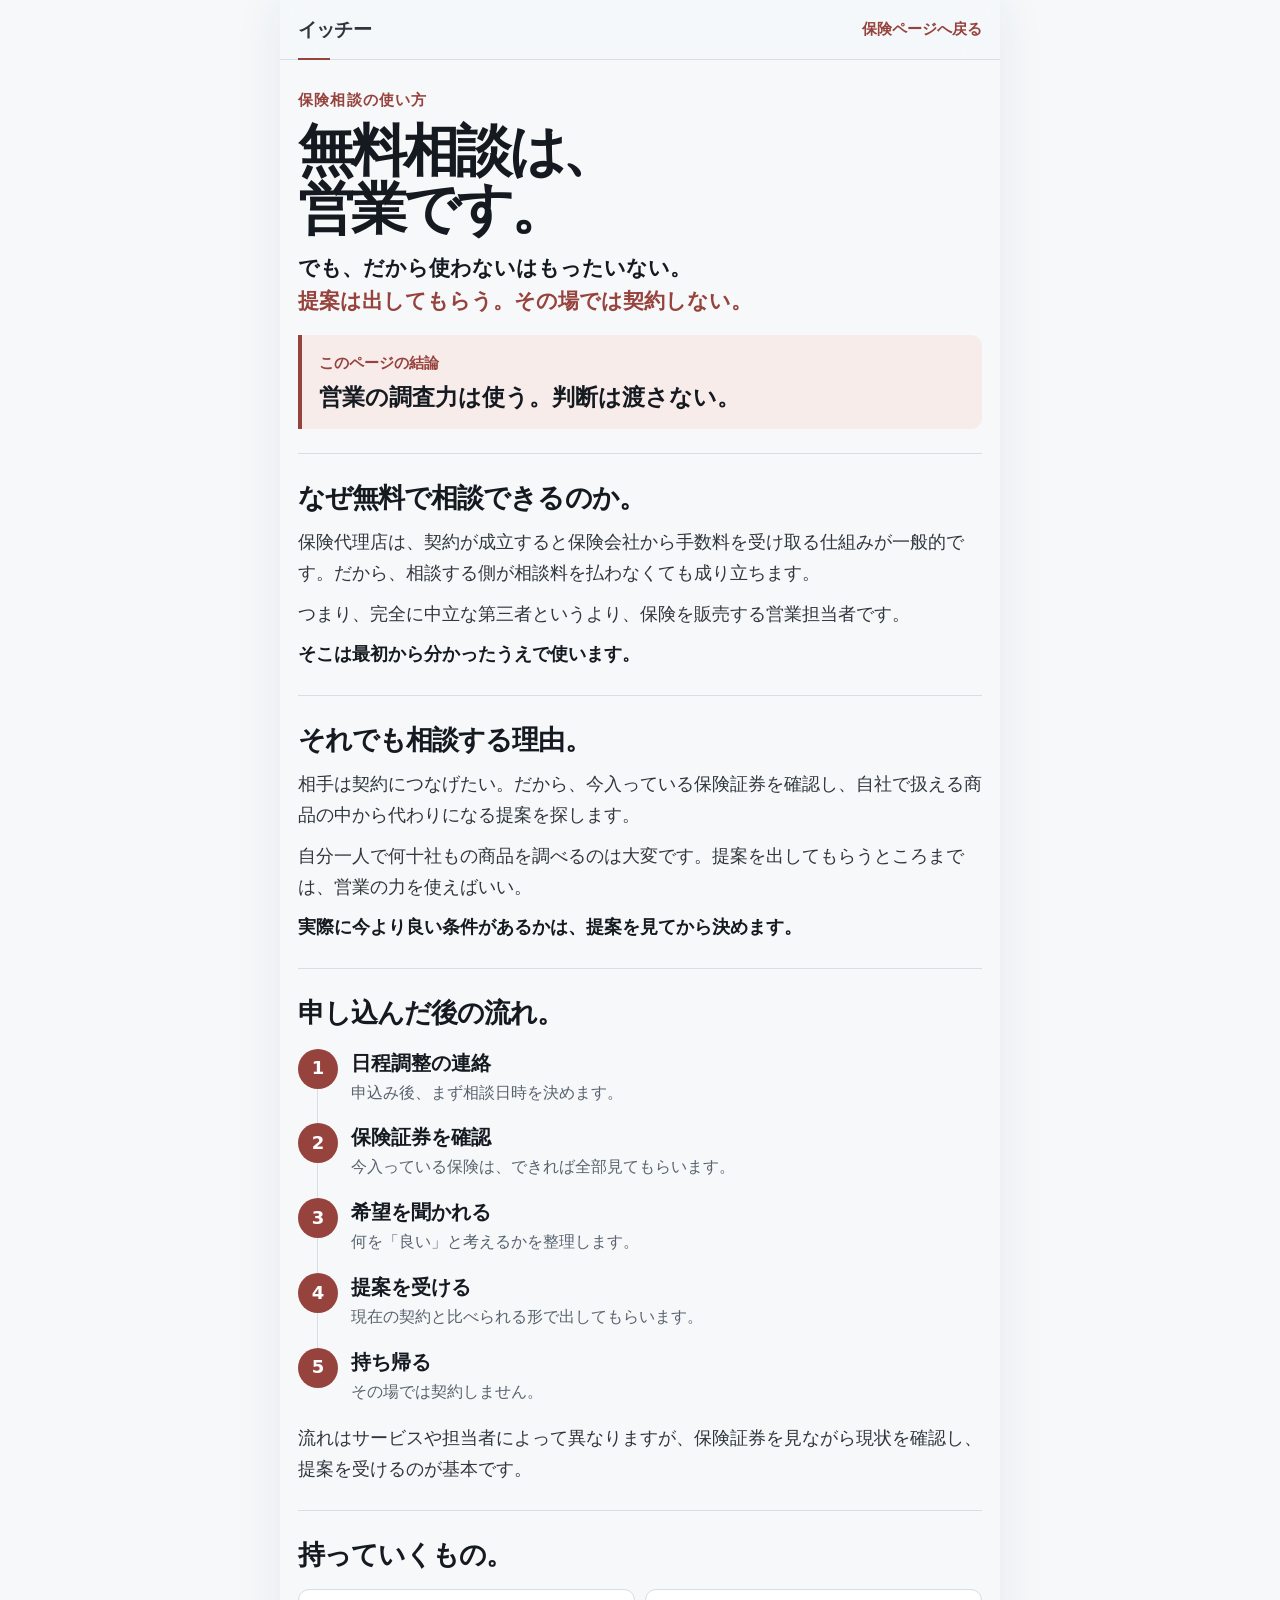
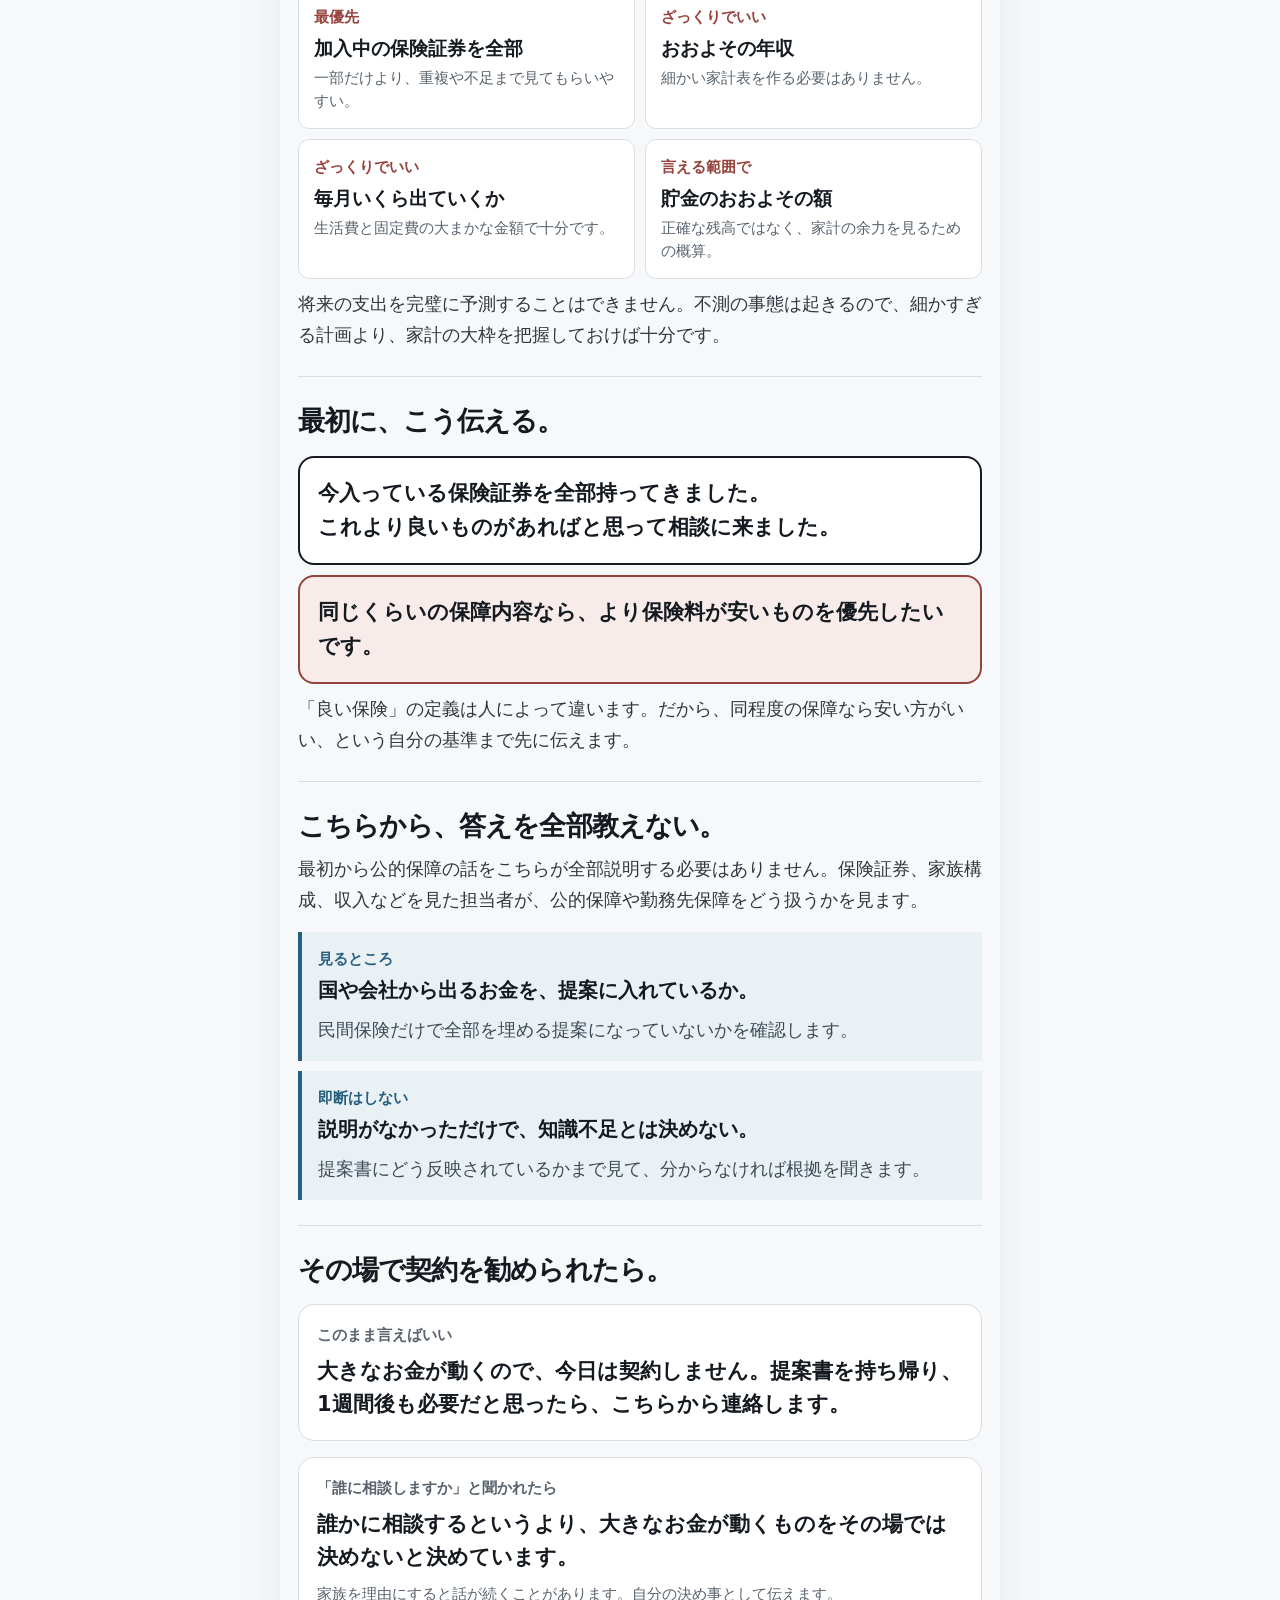
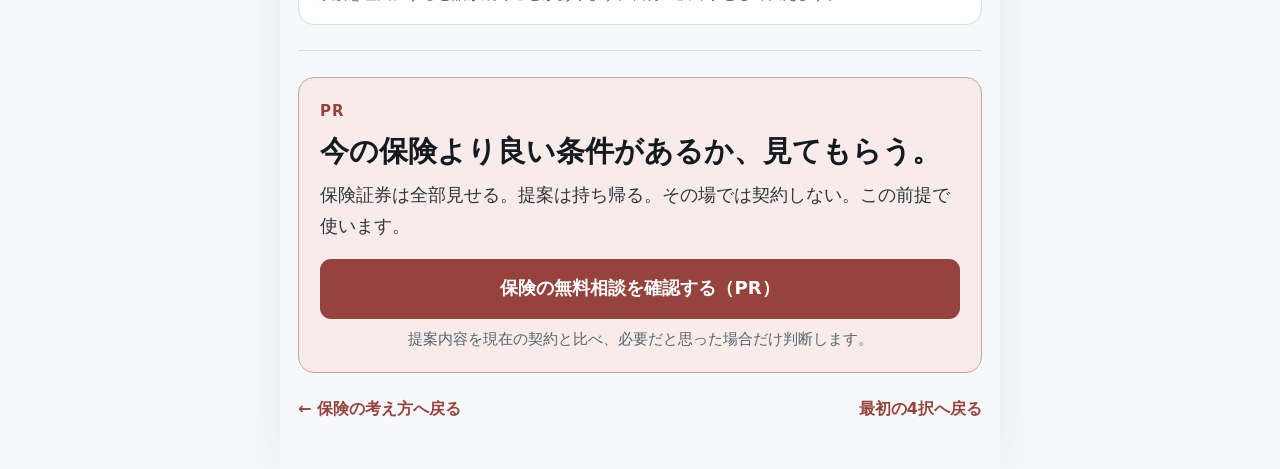
==== insurance-consultation/index.html @ c1cda307 "Add insurance consultation guide page" ====
<!doctype html>
<html lang="ja">
<head>
  <meta charset="utf-8">
  <meta name="viewport" content="width=device-width,initial-scale=1,viewport-fit=cover">
  <meta name="description" content="保険の無料相談を、営業だと理解したうえで使う方法。保険証券の準備、最初に伝える言葉、提案の見方、その場で契約しない断り方を整理します。">
  <meta name="robots" content="index,follow,max-image-preview:large">
  <meta name="theme-color" content="#f6f8fa">
  <meta property="og:locale" content="ja_JP">
  <meta property="og:type" content="article">
  <meta property="og:site_name" content="イッチー">
  <meta property="og:title" content="保険の無料相談は、営業です。｜イッチー">
  <meta property="og:description" content="提案は出してもらう。その場では契約しない。無料相談の使い方を整理します。">
  <meta name="twitter:card" content="summary">
  <meta name="twitter:title" content="保険の無料相談は、営業です。｜イッチー">
  <meta name="twitter:description" content="提案は出してもらう。その場では契約しない。無料相談の使い方を整理します。">
  <title>保険の無料相談は、営業です。｜イッチー</title>
  <style>
    :root{
      --ink:#151a21;
      --text:#30363d;
      --muted:#59636e;
      --line:#d8dee5;
      --paper:#f6f8fa;
      --surface:#fff;
      --red:#97433d;
      --red-soft:#f7ecea;
      --blue:#285f7e;
      --blue-soft:#eaf1f5;
      --side:18px;
      --radius:16px;
      --control:11px;
      font-family:"Hiragino Sans","Hiragino Kaku Gothic ProN","Yu Gothic UI","Yu Gothic",Meiryo,system-ui,sans-serif;
      font-feature-settings:"palt" 1;
      color-scheme:light;
    }
    *{box-sizing:border-box}
    html{background:var(--paper);color:var(--ink);scroll-behavior:smooth;-webkit-text-size-adjust:100%}
    body{margin:0;background:var(--paper);color:var(--text);font-size:18px;line-height:1.72;-webkit-font-smoothing:antialiased}
    a{color:inherit;text-decoration:none}
    .skip-link{position:fixed;left:12px;top:8px;z-index:100;padding:9px 12px;border-radius:8px;background:var(--ink);color:#fff;font-weight:800;transform:translateY(-160%)}
    .skip-link:focus{transform:translateY(0)}
    .site{width:min(720px,100%);min-height:100dvh;margin:auto;background:var(--paper);box-shadow:0 0 46px rgb(34 58 78 / .08)}
    .header{position:sticky;top:0;z-index:20;min-height:60px;display:flex;align-items:center;justify-content:space-between;padding:0 var(--side);border-bottom:1px solid var(--line);background:rgb(246 248 250 / .9);backdrop-filter:blur(16px) saturate(140%)}
    .header::after{content:"";position:absolute;left:var(--side);bottom:-1px;width:32px;height:2px;background:var(--red)}
    .brand{font-size:19px;font-weight:900;letter-spacing:-.04em}
    .back{min-height:44px;display:flex;align-items:center;color:var(--red);font-size:15px;font-weight:850}
    main{padding:20px var(--side) 46px}
    .hero{padding:8px 0 24px;border-bottom:1px solid var(--line)}
    .eyebrow{margin:0;color:var(--red);font-size:15px;font-weight:900;letter-spacing:.08em}
    h1{margin:8px 0 0;color:var(--ink);font-size:clamp(42px,11vw,56px);line-height:1.04;letter-spacing:-.06em;text-wrap:balance}
    .hero-lead{margin:14px 0 0;max-width:34rem;font-size:21px;font-weight:800;line-height:1.55;color:var(--ink)}
    .hero-lead strong{color:var(--red)}
    .principle{margin-top:18px;padding:16px 17px;border-left:4px solid var(--red);border-radius:0 var(--control) var(--control) 0;background:var(--red-soft)}
    .principle b{display:block;color:var(--red);font-size:15px}
    .principle strong{display:block;margin-top:4px;color:var(--ink);font-size:23px;line-height:1.4}
    section.content{padding:25px 0;border-bottom:1px solid var(--line)}
    section.content h2{margin:0;color:var(--ink);font-size:27px;line-height:1.38;letter-spacing:-.035em;text-wrap:balance}
    section.content p{margin:10px 0 0;max-width:43rem}
    .short{font-weight:850;color:var(--ink)}
    .flow{display:grid;gap:0;margin-top:17px;padding:0;list-style:none}
    .flow li{position:relative;display:grid;grid-template-columns:40px minmax(0,1fr);gap:13px;padding:0 0 18px}
    .flow li:last-child{padding-bottom:0}
    .flow li:not(:last-child)::after{content:"";position:absolute;left:19px;top:40px;bottom:0;width:1px;background:var(--line)}
    .flow span{z-index:1;width:40px;height:40px;display:grid;place-items:center;border-radius:50%;background:var(--red);color:#fff;font-weight:900}
    .flow strong{display:block;color:var(--ink);font-size:20px;line-height:1.45}
    .flow small{display:block;margin-top:3px;color:var(--muted);font-size:16px;line-height:1.55}
    .check-grid{display:grid;grid-template-columns:1fr 1fr;gap:10px;margin-top:16px}
    .check{padding:15px;border:1px solid var(--line);border-radius:var(--control);background:var(--surface)}
    .check b{display:block;color:var(--red);font-size:15px}
    .check strong{display:block;margin-top:4px;color:var(--ink);font-size:19px;line-height:1.42}
    .check small{display:block;margin-top:5px;color:var(--muted);font-size:15px;line-height:1.55}
    .quote{margin-top:16px;padding:18px;border:2px solid var(--ink);border-radius:var(--radius);background:var(--surface);color:var(--ink);font-size:21px;font-weight:850;line-height:1.65}
    .quote+.quote{margin-top:10px;border-color:var(--red);background:var(--red-soft)}
    .watch{margin-top:16px;display:grid;gap:10px}
    .watch article{padding:15px 16px;border-left:4px solid var(--blue);background:var(--blue-soft)}
    .watch b{display:block;color:var(--blue);font-size:15px}
    .watch strong{display:block;margin-top:3px;color:var(--ink);font-size:20px;line-height:1.45}
    .watch p{margin-top:5px;color:#3f4b57}
    .answer{margin-top:16px;padding:18px;border:1px solid var(--line);border-radius:var(--radius);background:var(--surface)}
    .answer span{display:block;color:var(--muted);font-size:15px;font-weight:800}
    .answer strong{display:block;margin-top:6px;color:var(--ink);font-size:21px;line-height:1.6}
    .answer small{display:block;margin-top:8px;color:var(--muted);font-size:15px;line-height:1.55}
    .cta{margin-top:26px;padding:21px;border:1px solid color-mix(in srgb,var(--red) 35%,var(--line));border-radius:var(--radius);background:var(--red-soft)}
    .cta span{display:block;color:var(--red);font-size:15px;font-weight:900;letter-spacing:.06em}
    .cta h2{margin:6px 0 0;color:var(--ink);font-size:29px;line-height:1.38}
    .cta p{margin:9px 0 0}
    .cta-button{min-height:60px;margin-top:17px;padding:13px 18px;display:flex;align-items:center;justify-content:center;border-radius:var(--control);background:var(--red);color:#fff;font-size:18px;font-weight:900;text-align:center}
    .cta-button:hover{filter:brightness(.97)}
    .cta-note{display:block;margin-top:9px;color:var(--muted);font-size:15px;line-height:1.55;text-align:center}
    .footer-links{display:flex;justify-content:space-between;gap:14px;margin-top:22px;font-size:16px;font-weight:850}
    .footer-links a{color:var(--red)}
    a:focus-visible{outline:3px solid color-mix(in srgb,var(--red) 45%,transparent);outline-offset:3px}
    @media(max-width:520px){
      .site{box-shadow:none}
      .check-grid{grid-template-columns:1fr}
      .quote{font-size:19px}
      .footer-links{flex-direction:column}
    }
    @media(max-width:360px){
      :root{--side:16px}
      body{font-size:17px}
      h1{font-size:40px}
    }
    @media(prefers-reduced-motion:reduce){html{scroll-behavior:auto}}
  </style>
  <script type="application/ld+json">
  {
    "@context":"https://schema.org",
    "@type":"Article",
    "headline":"保険の無料相談は、営業です。",
    "description":"提案は出してもらう。その場では契約しない。保険無料相談の使い方を整理します。",
    "inLanguage":"ja-JP",
    "isPartOf":{"@type":"WebSite","name":"イッチー"}
  }
  </script>
</head>
<body>
  <a class="skip-link" href="#main">本文へ移動</a>
  <div class="site">
    <header class="header">
      <a class="brand" href="../#home">イッチー</a>
      <a class="back" href="../#insurance">保険ページへ戻る</a>
    </header>

    <main id="main">
      <section class="hero">
        <p class="eyebrow">保険相談の使い方</p>
        <h1>無料相談は、<br>営業です。</h1>
        <p class="hero-lead">でも、だから使わないはもったいない。<br><strong>提案は出してもらう。その場では契約しない。</strong></p>
        <div class="principle">
          <b>このページの結論</b>
          <strong>営業の調査力は使う。判断は渡さない。</strong>
        </div>
      </section>

      <section class="content">
        <h2>なぜ無料で相談できるのか。</h2>
        <p>保険代理店は、契約が成立すると保険会社から手数料を受け取る仕組みが一般的です。だから、相談する側が相談料を払わなくても成り立ちます。</p>
        <p>つまり、完全に中立な第三者というより、保険を販売する営業担当者です。</p>
        <p class="short">そこは最初から分かったうえで使います。</p>
      </section>

      <section class="content">
        <h2>それでも相談する理由。</h2>
        <p>相手は契約につなげたい。だから、今入っている保険証券を確認し、自社で扱える商品の中から代わりになる提案を探します。</p>
        <p>自分一人で何十社もの商品を調べるのは大変です。提案を出してもらうところまでは、営業の力を使えばいい。</p>
        <p class="short">実際に今より良い条件があるかは、提案を見てから決めます。</p>
      </section>

      <section class="content">
        <h2>申し込んだ後の流れ。</h2>
        <ol class="flow">
          <li><span>1</span><div><strong>日程調整の連絡</strong><small>申込み後、まず相談日時を決めます。</small></div></li>
          <li><span>2</span><div><strong>保険証券を確認</strong><small>今入っている保険は、できれば全部見てもらいます。</small></div></li>
          <li><span>3</span><div><strong>希望を聞かれる</strong><small>何を「良い」と考えるかを整理します。</small></div></li>
          <li><span>4</span><div><strong>提案を受ける</strong><small>現在の契約と比べられる形で出してもらいます。</small></div></li>
          <li><span>5</span><div><strong>持ち帰る</strong><small>その場では契約しません。</small></div></li>
        </ol>
        <p>流れはサービスや担当者によって異なりますが、保険証券を見ながら現状を確認し、提案を受けるのが基本です。</p>
      </section>

      <section class="content">
        <h2>持っていくもの。</h2>
        <div class="check-grid">
          <div class="check"><b>最優先</b><strong>加入中の保険証券を全部</strong><small>一部だけより、重複や不足まで見てもらいやすい。</small></div>
          <div class="check"><b>ざっくりでいい</b><strong>おおよその年収</strong><small>細かい家計表を作る必要はありません。</small></div>
          <div class="check"><b>ざっくりでいい</b><strong>毎月いくら出ていくか</strong><small>生活費と固定費の大まかな金額で十分です。</small></div>
          <div class="check"><b>言える範囲で</b><strong>貯金のおおよその額</strong><small>正確な残高ではなく、家計の余力を見るための概算。</small></div>
        </div>
        <p>将来の支出を完璧に予測することはできません。不測の事態は起きるので、細かすぎる計画より、家計の大枠を把握しておけば十分です。</p>
      </section>

      <section class="content">
        <h2>最初に、こう伝える。</h2>
        <div class="quote">今入っている保険証券を全部持ってきました。<br>これより良いものがあればと思って相談に来ました。</div>
        <div class="quote">同じくらいの保障内容なら、より保険料が安いものを優先したいです。</div>
        <p>「良い保険」の定義は人によって違います。だから、同程度の保障なら安い方がいい、という自分の基準まで先に伝えます。</p>
      </section>

      <section class="content">
        <h2>こちらから、答えを全部教えない。</h2>
        <p>最初から公的保障の話をこちらが全部説明する必要はありません。保険証券、家族構成、収入などを見た担当者が、公的保障や勤務先保障をどう扱うかを見ます。</p>
        <div class="watch">
          <article><b>見るところ</b><strong>国や会社から出るお金を、提案に入れているか。</strong><p>民間保険だけで全部を埋める提案になっていないかを確認します。</p></article>
          <article><b>即断はしない</b><strong>説明がなかっただけで、知識不足とは決めない。</strong><p>提案書にどう反映されているかまで見て、分からなければ根拠を聞きます。</p></article>
        </div>
      </section>

      <section class="content">
        <h2>その場で契約を勧められたら。</h2>
        <div class="answer">
          <span>このまま言えばいい</span>
          <strong>大きなお金が動くので、今日は契約しません。提案書を持ち帰り、1週間後も必要だと思ったら、こちらから連絡します。</strong>
        </div>
        <div class="answer">
          <span>「誰に相談しますか」と聞かれたら</span>
          <strong>誰かに相談するというより、大きなお金が動くものをその場では決めないと決めています。</strong>
          <small>家族を理由にすると話が続くことがあります。自分の決め事として伝えます。</small>
        </div>
      </section>

      <section class="cta">
        <span>PR</span>
        <h2>今の保険より良い条件があるか、見てもらう。</h2>
        <p>保険証券は全部見せる。提案は持ち帰る。その場では契約しない。この前提で使います。</p>
        <a class="cta-button" href="https://h.accesstrade.net/sp/cc?rk=0100pflv00op03" target="_blank" rel="nofollow sponsored noopener">保険の無料相談を確認する（PR）</a>
        <small class="cta-note">提案内容を現在の契約と比べ、必要だと思った場合だけ判断します。</small>
      </section>

      <nav class="footer-links" aria-label="関連ページ">
        <a href="../#insurance">← 保険の考え方へ戻る</a>
        <a href="../#home">最初の4択へ戻る</a>
      </nav>
    </main>
  </div>
</body>
</html>
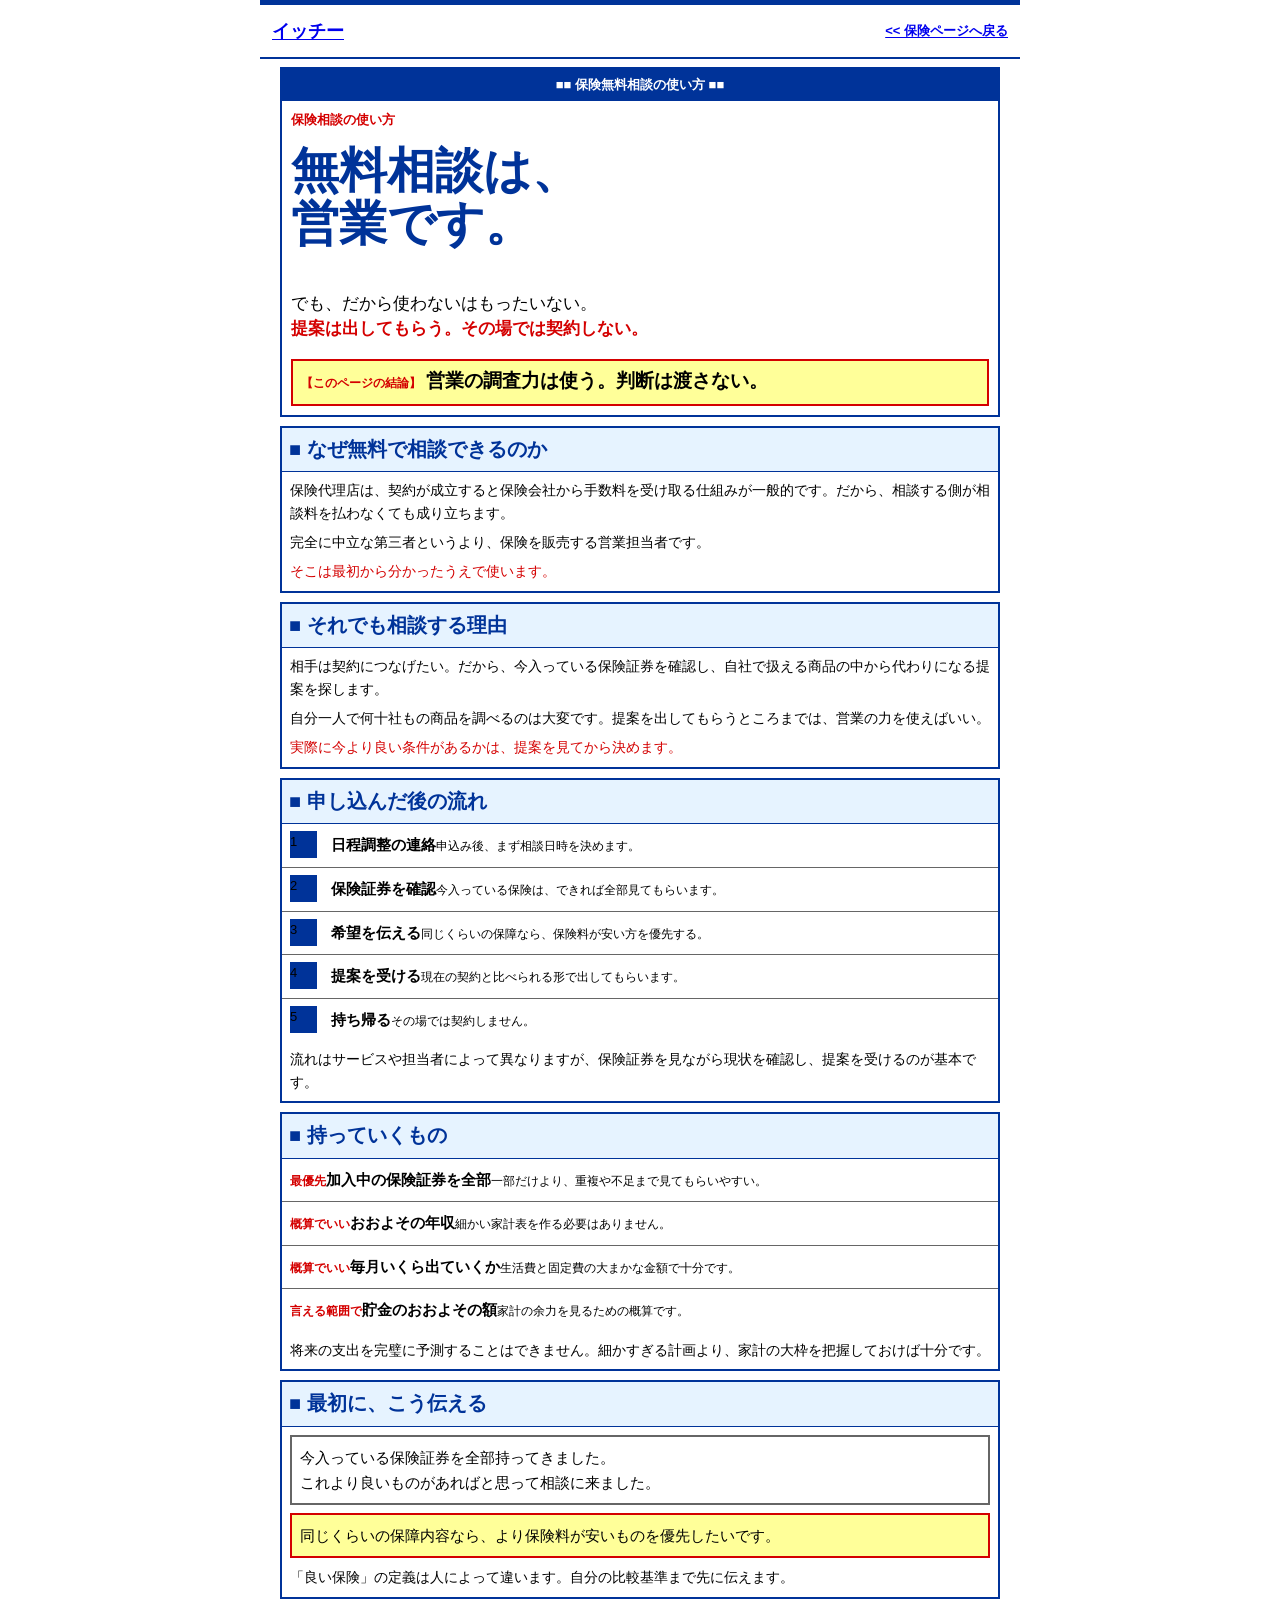
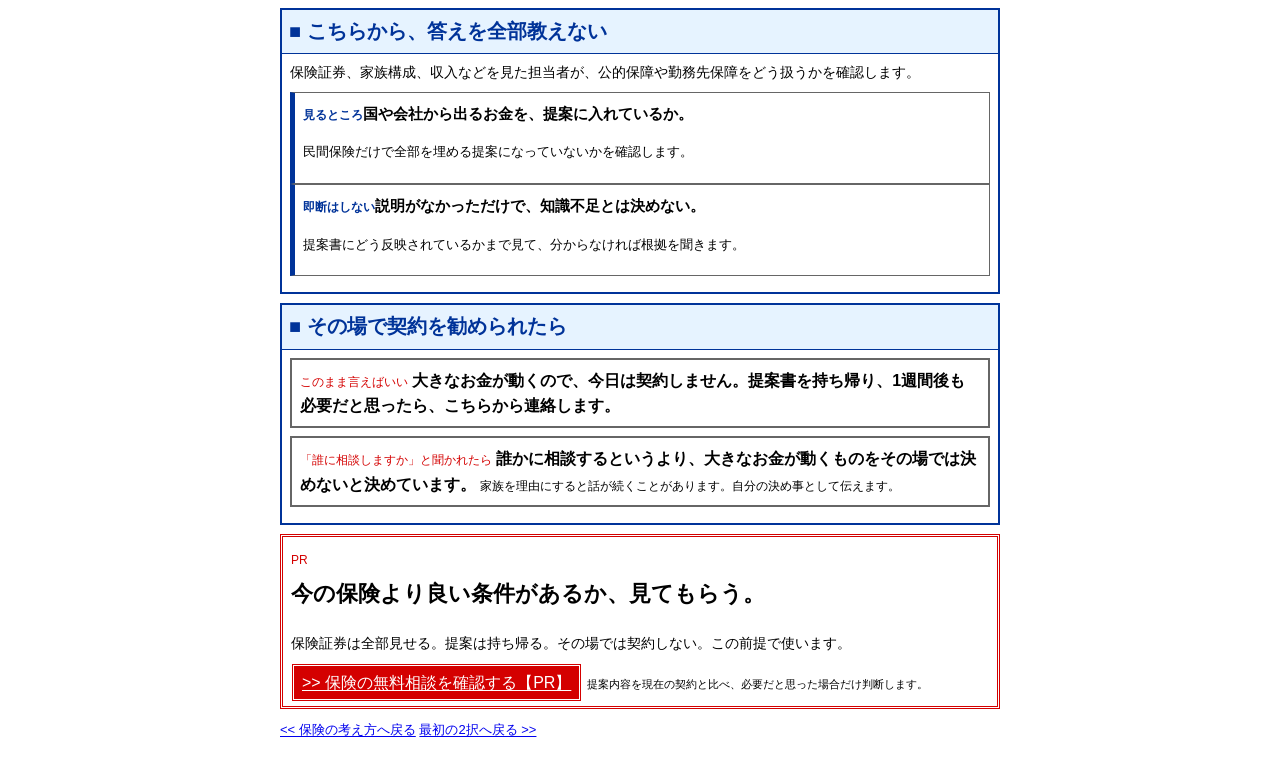
==== commit d74bbc5a: "Restyle insurance consultation as a transparent retro guide" ====
--- a/insurance-consultation/index.html
+++ b/insurance-consultation/index.html
@@ -1,218 +1,128 @@
 <!doctype html>
 <html lang="ja">
 <head>
-  <meta charset="utf-8">
-  <meta name="viewport" content="width=device-width,initial-scale=1,viewport-fit=cover">
-  <meta name="description" content="保険の無料相談を、営業だと理解したうえで使う方法。保険証券の準備、最初に伝える言葉、提案の見方、その場で契約しない断り方を整理します。">
-  <meta name="robots" content="index,follow,max-image-preview:large">
-  <meta name="theme-color" content="#f6f8fa">
-  <meta property="og:locale" content="ja_JP">
-  <meta property="og:type" content="article">
-  <meta property="og:site_name" content="イッチー">
-  <meta property="og:title" content="保険の無料相談は、営業です。｜イッチー">
-  <meta property="og:description" content="提案は出してもらう。その場では契約しない。無料相談の使い方を整理します。">
-  <meta name="twitter:card" content="summary">
-  <meta name="twitter:title" content="保険の無料相談は、営業です。｜イッチー">
-  <meta name="twitter:description" content="提案は出してもらう。その場では契約しない。無料相談の使い方を整理します。">
-  <title>保険の無料相談は、営業です。｜イッチー</title>
-  <style>
-    :root{
-      --ink:#151a21;
-      --text:#30363d;
-      --muted:#59636e;
-      --line:#d8dee5;
-      --paper:#f6f8fa;
-      --surface:#fff;
-      --red:#97433d;
-      --red-soft:#f7ecea;
-      --blue:#285f7e;
-      --blue-soft:#eaf1f5;
-      --side:18px;
-      --radius:16px;
-      --control:11px;
-      font-family:"Hiragino Sans","Hiragino Kaku Gothic ProN","Yu Gothic UI","Yu Gothic",Meiryo,system-ui,sans-serif;
-      font-feature-settings:"palt" 1;
-      color-scheme:light;
-    }
-    *{box-sizing:border-box}
-    html{background:var(--paper);color:var(--ink);scroll-behavior:smooth;-webkit-text-size-adjust:100%}
-    body{margin:0;background:var(--paper);color:var(--text);font-size:18px;line-height:1.72;-webkit-font-smoothing:antialiased}
-    a{color:inherit;text-decoration:none}
-    .skip-link{position:fixed;left:12px;top:8px;z-index:100;padding:9px 12px;border-radius:8px;background:var(--ink);color:#fff;font-weight:800;transform:translateY(-160%)}
-    .skip-link:focus{transform:translateY(0)}
-    .site{width:min(720px,100%);min-height:100dvh;margin:auto;background:var(--paper);box-shadow:0 0 46px rgb(34 58 78 / .08)}
-    .header{position:sticky;top:0;z-index:20;min-height:60px;display:flex;align-items:center;justify-content:space-between;padding:0 var(--side);border-bottom:1px solid var(--line);background:rgb(246 248 250 / .9);backdrop-filter:blur(16px) saturate(140%)}
-    .header::after{content:"";position:absolute;left:var(--side);bottom:-1px;width:32px;height:2px;background:var(--red)}
-    .brand{font-size:19px;font-weight:900;letter-spacing:-.04em}
-    .back{min-height:44px;display:flex;align-items:center;color:var(--red);font-size:15px;font-weight:850}
-    main{padding:20px var(--side) 46px}
-    .hero{padding:8px 0 24px;border-bottom:1px solid var(--line)}
-    .eyebrow{margin:0;color:var(--red);font-size:15px;font-weight:900;letter-spacing:.08em}
-    h1{margin:8px 0 0;color:var(--ink);font-size:clamp(42px,11vw,56px);line-height:1.04;letter-spacing:-.06em;text-wrap:balance}
-    .hero-lead{margin:14px 0 0;max-width:34rem;font-size:21px;font-weight:800;line-height:1.55;color:var(--ink)}
-    .hero-lead strong{color:var(--red)}
-    .principle{margin-top:18px;padding:16px 17px;border-left:4px solid var(--red);border-radius:0 var(--control) var(--control) 0;background:var(--red-soft)}
-    .principle b{display:block;color:var(--red);font-size:15px}
-    .principle strong{display:block;margin-top:4px;color:var(--ink);font-size:23px;line-height:1.4}
-    section.content{padding:25px 0;border-bottom:1px solid var(--line)}
-    section.content h2{margin:0;color:var(--ink);font-size:27px;line-height:1.38;letter-spacing:-.035em;text-wrap:balance}
-    section.content p{margin:10px 0 0;max-width:43rem}
-    .short{font-weight:850;color:var(--ink)}
-    .flow{display:grid;gap:0;margin-top:17px;padding:0;list-style:none}
-    .flow li{position:relative;display:grid;grid-template-columns:40px minmax(0,1fr);gap:13px;padding:0 0 18px}
-    .flow li:last-child{padding-bottom:0}
-    .flow li:not(:last-child)::after{content:"";position:absolute;left:19px;top:40px;bottom:0;width:1px;background:var(--line)}
-    .flow span{z-index:1;width:40px;height:40px;display:grid;place-items:center;border-radius:50%;background:var(--red);color:#fff;font-weight:900}
-    .flow strong{display:block;color:var(--ink);font-size:20px;line-height:1.45}
-    .flow small{display:block;margin-top:3px;color:var(--muted);font-size:16px;line-height:1.55}
-    .check-grid{display:grid;grid-template-columns:1fr 1fr;gap:10px;margin-top:16px}
-    .check{padding:15px;border:1px solid var(--line);border-radius:var(--control);background:var(--surface)}
-    .check b{display:block;color:var(--red);font-size:15px}
-    .check strong{display:block;margin-top:4px;color:var(--ink);font-size:19px;line-height:1.42}
-    .check small{display:block;margin-top:5px;color:var(--muted);font-size:15px;line-height:1.55}
-    .quote{margin-top:16px;padding:18px;border:2px solid var(--ink);border-radius:var(--radius);background:var(--surface);color:var(--ink);font-size:21px;font-weight:850;line-height:1.65}
-    .quote+.quote{margin-top:10px;border-color:var(--red);background:var(--red-soft)}
-    .watch{margin-top:16px;display:grid;gap:10px}
-    .watch article{padding:15px 16px;border-left:4px solid var(--blue);background:var(--blue-soft)}
-    .watch b{display:block;color:var(--blue);font-size:15px}
-    .watch strong{display:block;margin-top:3px;color:var(--ink);font-size:20px;line-height:1.45}
-    .watch p{margin-top:5px;color:#3f4b57}
-    .answer{margin-top:16px;padding:18px;border:1px solid var(--line);border-radius:var(--radius);background:var(--surface)}
-    .answer span{display:block;color:var(--muted);font-size:15px;font-weight:800}
-    .answer strong{display:block;margin-top:6px;color:var(--ink);font-size:21px;line-height:1.6}
-    .answer small{display:block;margin-top:8px;color:var(--muted);font-size:15px;line-height:1.55}
-    .cta{margin-top:26px;padding:21px;border:1px solid color-mix(in srgb,var(--red) 35%,var(--line));border-radius:var(--radius);background:var(--red-soft)}
-    .cta span{display:block;color:var(--red);font-size:15px;font-weight:900;letter-spacing:.06em}
-    .cta h2{margin:6px 0 0;color:var(--ink);font-size:29px;line-height:1.38}
-    .cta p{margin:9px 0 0}
-    .cta-button{min-height:60px;margin-top:17px;padding:13px 18px;display:flex;align-items:center;justify-content:center;border-radius:var(--control);background:var(--red);color:#fff;font-size:18px;font-weight:900;text-align:center}
-    .cta-button:hover{filter:brightness(.97)}
-    .cta-note{display:block;margin-top:9px;color:var(--muted);font-size:15px;line-height:1.55;text-align:center}
-    .footer-links{display:flex;justify-content:space-between;gap:14px;margin-top:22px;font-size:16px;font-weight:850}
-    .footer-links a{color:var(--red)}
-    a:focus-visible{outline:3px solid color-mix(in srgb,var(--red) 45%,transparent);outline-offset:3px}
-    @media(max-width:520px){
-      .site{box-shadow:none}
-      .check-grid{grid-template-columns:1fr}
-      .quote{font-size:19px}
-      .footer-links{flex-direction:column}
-    }
-    @media(max-width:360px){
-      :root{--side:16px}
-      body{font-size:17px}
-      h1{font-size:40px}
-    }
-    @media(prefers-reduced-motion:reduce){html{scroll-behavior:auto}}
-  </style>
-  <script type="application/ld+json">
-  {
-    "@context":"https://schema.org",
-    "@type":"Article",
-    "headline":"保険の無料相談は、営業です。",
-    "description":"提案は出してもらう。その場では契約しない。保険無料相談の使い方を整理します。",
-    "inLanguage":"ja-JP",
-    "isPartOf":{"@type":"WebSite","name":"イッチー"}
-  }
-  </script>
+<meta charset="utf-8">
+<meta name="viewport" content="width=device-width,initial-scale=1,viewport-fit=cover">
+<meta name="description" content="保険の無料相談を、営業だと理解したうえで使う方法。保険証券の準備、最初に伝える言葉、提案の見方、その場で契約しない断り方を整理します。">
+<meta name="robots" content="index,follow,max-image-preview:large">
+<meta name="theme-color" content="#003399">
+<meta property="og:locale" content="ja_JP">
+<meta property="og:type" content="article">
+<meta property="og:site_name" content="イッチー">
+<meta property="og:title" content="保険の無料相談は、営業です。｜イッチー">
+<meta property="og:description" content="提案は出してもらう。その場では契約しない。無料相談の使い方を整理します。">
+<meta name="twitter:card" content="summary">
+<title>保険の無料相談は、営業です。｜イッチー</title>
+<link rel="stylesheet" href="../retro-icchy.css?v=20260827-1">
+<script type="application/ld+json">
+{
+  "@context":"https://schema.org",
+  "@type":"Article",
+  "headline":"保険の無料相談は、営業です。",
+  "description":"提案は出してもらう。その場では契約しない。保険無料相談の使い方を整理します。",
+  "inLanguage":"ja-JP",
+  "isPartOf":{"@type":"WebSite","name":"イッチー"}
+}
+</script>
 </head>
-<body>
-  <a class="skip-link" href="#main">本文へ移動</a>
-  <div class="site">
-    <header class="header">
-      <a class="brand" href="../#home">イッチー</a>
-      <a class="back" href="../#insurance">保険ページへ戻る</a>
-    </header>
+<body class="retro-consultation">
+<a class="skip-link" href="#main">本文へ移動</a>
+<div class="site">
+  <header class="header">
+    <a class="brand" href="../#home">イッチー</a>
+    <a class="back" href="../#insurance">&lt;&lt; 保険ページへ戻る</a>
+  </header>
 
-    <main id="main">
-      <section class="hero">
-        <p class="eyebrow">保険相談の使い方</p>
-        <h1>無料相談は、<br>営業です。</h1>
-        <p class="hero-lead">でも、だから使わないはもったいない。<br><strong>提案は出してもらう。その場では契約しない。</strong></p>
-        <div class="principle">
-          <b>このページの結論</b>
-          <strong>営業の調査力は使う。判断は渡さない。</strong>
-        </div>
-      </section>
+  <main id="main">
+    <section class="hero">
+      <p class="eyebrow">保険相談の使い方</p>
+      <h1>無料相談は、<br>営業です。</h1>
+      <p class="hero-lead">でも、だから使わないはもったいない。<br><strong>提案は出してもらう。その場では契約しない。</strong></p>
+      <div class="principle">
+        <b>【このページの結論】</b>
+        <strong>営業の調査力は使う。判断は渡さない。</strong>
+      </div>
+    </section>
 
-      <section class="content">
-        <h2>なぜ無料で相談できるのか。</h2>
-        <p>保険代理店は、契約が成立すると保険会社から手数料を受け取る仕組みが一般的です。だから、相談する側が相談料を払わなくても成り立ちます。</p>
-        <p>つまり、完全に中立な第三者というより、保険を販売する営業担当者です。</p>
-        <p class="short">そこは最初から分かったうえで使います。</p>
-      </section>
+    <section class="content">
+      <h2>■ なぜ無料で相談できるのか</h2>
+      <p>保険代理店は、契約が成立すると保険会社から手数料を受け取る仕組みが一般的です。だから、相談する側が相談料を払わなくても成り立ちます。</p>
+      <p>完全に中立な第三者というより、保険を販売する営業担当者です。</p>
+      <p class="short">そこは最初から分かったうえで使います。</p>
+    </section>
 
-      <section class="content">
-        <h2>それでも相談する理由。</h2>
-        <p>相手は契約につなげたい。だから、今入っている保険証券を確認し、自社で扱える商品の中から代わりになる提案を探します。</p>
-        <p>自分一人で何十社もの商品を調べるのは大変です。提案を出してもらうところまでは、営業の力を使えばいい。</p>
-        <p class="short">実際に今より良い条件があるかは、提案を見てから決めます。</p>
-      </section>
+    <section class="content">
+      <h2>■ それでも相談する理由</h2>
+      <p>相手は契約につなげたい。だから、今入っている保険証券を確認し、自社で扱える商品の中から代わりになる提案を探します。</p>
+      <p>自分一人で何十社もの商品を調べるのは大変です。提案を出してもらうところまでは、営業の力を使えばいい。</p>
+      <p class="short">実際に今より良い条件があるかは、提案を見てから決めます。</p>
+    </section>
 
-      <section class="content">
-        <h2>申し込んだ後の流れ。</h2>
-        <ol class="flow">
-          <li><span>1</span><div><strong>日程調整の連絡</strong><small>申込み後、まず相談日時を決めます。</small></div></li>
-          <li><span>2</span><div><strong>保険証券を確認</strong><small>今入っている保険は、できれば全部見てもらいます。</small></div></li>
-          <li><span>3</span><div><strong>希望を聞かれる</strong><small>何を「良い」と考えるかを整理します。</small></div></li>
-          <li><span>4</span><div><strong>提案を受ける</strong><small>現在の契約と比べられる形で出してもらいます。</small></div></li>
-          <li><span>5</span><div><strong>持ち帰る</strong><small>その場では契約しません。</small></div></li>
-        </ol>
-        <p>流れはサービスや担当者によって異なりますが、保険証券を見ながら現状を確認し、提案を受けるのが基本です。</p>
-      </section>
+    <section class="content">
+      <h2>■ 申し込んだ後の流れ</h2>
+      <ol class="flow">
+        <li><span>1</span><div><strong>日程調整の連絡</strong><small>申込み後、まず相談日時を決めます。</small></div></li>
+        <li><span>2</span><div><strong>保険証券を確認</strong><small>今入っている保険は、できれば全部見てもらいます。</small></div></li>
+        <li><span>3</span><div><strong>希望を伝える</strong><small>同じくらいの保障なら、保険料が安い方を優先する。</small></div></li>
+        <li><span>4</span><div><strong>提案を受ける</strong><small>現在の契約と比べられる形で出してもらいます。</small></div></li>
+        <li><span>5</span><div><strong>持ち帰る</strong><small>その場では契約しません。</small></div></li>
+      </ol>
+      <p>流れはサービスや担当者によって異なりますが、保険証券を見ながら現状を確認し、提案を受けるのが基本です。</p>
+    </section>
 
-      <section class="content">
-        <h2>持っていくもの。</h2>
-        <div class="check-grid">
-          <div class="check"><b>最優先</b><strong>加入中の保険証券を全部</strong><small>一部だけより、重複や不足まで見てもらいやすい。</small></div>
-          <div class="check"><b>ざっくりでいい</b><strong>おおよその年収</strong><small>細かい家計表を作る必要はありません。</small></div>
-          <div class="check"><b>ざっくりでいい</b><strong>毎月いくら出ていくか</strong><small>生活費と固定費の大まかな金額で十分です。</small></div>
-          <div class="check"><b>言える範囲で</b><strong>貯金のおおよその額</strong><small>正確な残高ではなく、家計の余力を見るための概算。</small></div>
-        </div>
-        <p>将来の支出を完璧に予測することはできません。不測の事態は起きるので、細かすぎる計画より、家計の大枠を把握しておけば十分です。</p>
-      </section>
+    <section class="content">
+      <h2>■ 持っていくもの</h2>
+      <div class="check-grid">
+        <div class="check"><b>最優先</b><strong>加入中の保険証券を全部</strong><small>一部だけより、重複や不足まで見てもらいやすい。</small></div>
+        <div class="check"><b>概算でいい</b><strong>おおよその年収</strong><small>細かい家計表を作る必要はありません。</small></div>
+        <div class="check"><b>概算でいい</b><strong>毎月いくら出ていくか</strong><small>生活費と固定費の大まかな金額で十分です。</small></div>
+        <div class="check"><b>言える範囲で</b><strong>貯金のおおよその額</strong><small>家計の余力を見るための概算です。</small></div>
+      </div>
+      <p>将来の支出を完璧に予測することはできません。細かすぎる計画より、家計の大枠を把握しておけば十分です。</p>
+    </section>
 
-      <section class="content">
-        <h2>最初に、こう伝える。</h2>
-        <div class="quote">今入っている保険証券を全部持ってきました。<br>これより良いものがあればと思って相談に来ました。</div>
-        <div class="quote">同じくらいの保障内容なら、より保険料が安いものを優先したいです。</div>
-        <p>「良い保険」の定義は人によって違います。だから、同程度の保障なら安い方がいい、という自分の基準まで先に伝えます。</p>
-      </section>
+    <section class="content">
+      <h2>■ 最初に、こう伝える</h2>
+      <div class="quote">今入っている保険証券を全部持ってきました。<br>これより良いものがあればと思って相談に来ました。</div>
+      <div class="quote">同じくらいの保障内容なら、より保険料が安いものを優先したいです。</div>
+      <p>「良い保険」の定義は人によって違います。自分の比較基準まで先に伝えます。</p>
+    </section>
 
-      <section class="content">
-        <h2>こちらから、答えを全部教えない。</h2>
-        <p>最初から公的保障の話をこちらが全部説明する必要はありません。保険証券、家族構成、収入などを見た担当者が、公的保障や勤務先保障をどう扱うかを見ます。</p>
-        <div class="watch">
-          <article><b>見るところ</b><strong>国や会社から出るお金を、提案に入れているか。</strong><p>民間保険だけで全部を埋める提案になっていないかを確認します。</p></article>
-          <article><b>即断はしない</b><strong>説明がなかっただけで、知識不足とは決めない。</strong><p>提案書にどう反映されているかまで見て、分からなければ根拠を聞きます。</p></article>
-        </div>
-      </section>
+    <section class="content">
+      <h2>■ こちらから、答えを全部教えない</h2>
+      <p>保険証券、家族構成、収入などを見た担当者が、公的保障や勤務先保障をどう扱うかを確認します。</p>
+      <div class="watch">
+        <article><b>見るところ</b><strong>国や会社から出るお金を、提案に入れているか。</strong><p>民間保険だけで全部を埋める提案になっていないかを確認します。</p></article>
+        <article><b>即断はしない</b><strong>説明がなかっただけで、知識不足とは決めない。</strong><p>提案書にどう反映されているかまで見て、分からなければ根拠を聞きます。</p></article>
+      </div>
+    </section>
 
-      <section class="content">
-        <h2>その場で契約を勧められたら。</h2>
-        <div class="answer">
-          <span>このまま言えばいい</span>
-          <strong>大きなお金が動くので、今日は契約しません。提案書を持ち帰り、1週間後も必要だと思ったら、こちらから連絡します。</strong>
-        </div>
-        <div class="answer">
-          <span>「誰に相談しますか」と聞かれたら</span>
-          <strong>誰かに相談するというより、大きなお金が動くものをその場では決めないと決めています。</strong>
-          <small>家族を理由にすると話が続くことがあります。自分の決め事として伝えます。</small>
-        </div>
-      </section>
+    <section class="content">
+      <h2>■ その場で契約を勧められたら</h2>
+      <div class="answer">
+        <span>このまま言えばいい</span>
+        <strong>大きなお金が動くので、今日は契約しません。提案書を持ち帰り、1週間後も必要だと思ったら、こちらから連絡します。</strong>
+      </div>
+      <div class="answer">
+        <span>「誰に相談しますか」と聞かれたら</span>
+        <strong>誰かに相談するというより、大きなお金が動くものをその場では決めないと決めています。</strong>
+        <small>家族を理由にすると話が続くことがあります。自分の決め事として伝えます。</small>
+      </div>
+    </section>
 
-      <section class="cta">
-        <span>PR</span>
-        <h2>今の保険より良い条件があるか、見てもらう。</h2>
-        <p>保険証券は全部見せる。提案は持ち帰る。その場では契約しない。この前提で使います。</p>
-        <a class="cta-button" href="https://h.accesstrade.net/sp/cc?rk=0100pflv00op03" target="_blank" rel="nofollow sponsored noopener">保険の無料相談を確認する（PR）</a>
-        <small class="cta-note">提案内容を現在の契約と比べ、必要だと思った場合だけ判断します。</small>
-      </section>
+    <section class="cta">
+      <span>PR</span>
+      <h2>今の保険より良い条件があるか、見てもらう。</h2>
+      <p>保険証券は全部見せる。提案は持ち帰る。その場では契約しない。この前提で使います。</p>
+      <a class="cta-button" href="https://h.accesstrade.net/sp/cc?rk=0100pflv00op03" target="_blank" rel="nofollow sponsored noopener">&gt;&gt; 保険の無料相談を確認する【PR】</a>
+      <small class="cta-note">提案内容を現在の契約と比べ、必要だと思った場合だけ判断します。</small>
+    </section>
 
-      <nav class="footer-links" aria-label="関連ページ">
-        <a href="../#insurance">← 保険の考え方へ戻る</a>
-        <a href="../#home">最初の4択へ戻る</a>
-      </nav>
-    </main>
-  </div>
+    <nav class="footer-links" aria-label="関連ページ">
+      <a href="../#insurance">&lt;&lt; 保険の考え方へ戻る</a>
+      <a href="../#home">最初の2択へ戻る &gt;&gt;</a>
+    </nav>
+  </main>
+</div>
 </body>
 </html>
--- a/retro-icchy.css
+++ b/retro-icchy.css
@@ -0,0 +1,4 @@
+@import url("retro-base.css?v=20260827-1");
+@import url("retro-mobile.css?v=20260827-1");
+@import url("retro-insurance.css?v=20260827-1");
+@import url("retro-consultation.css?v=20260827-1");
